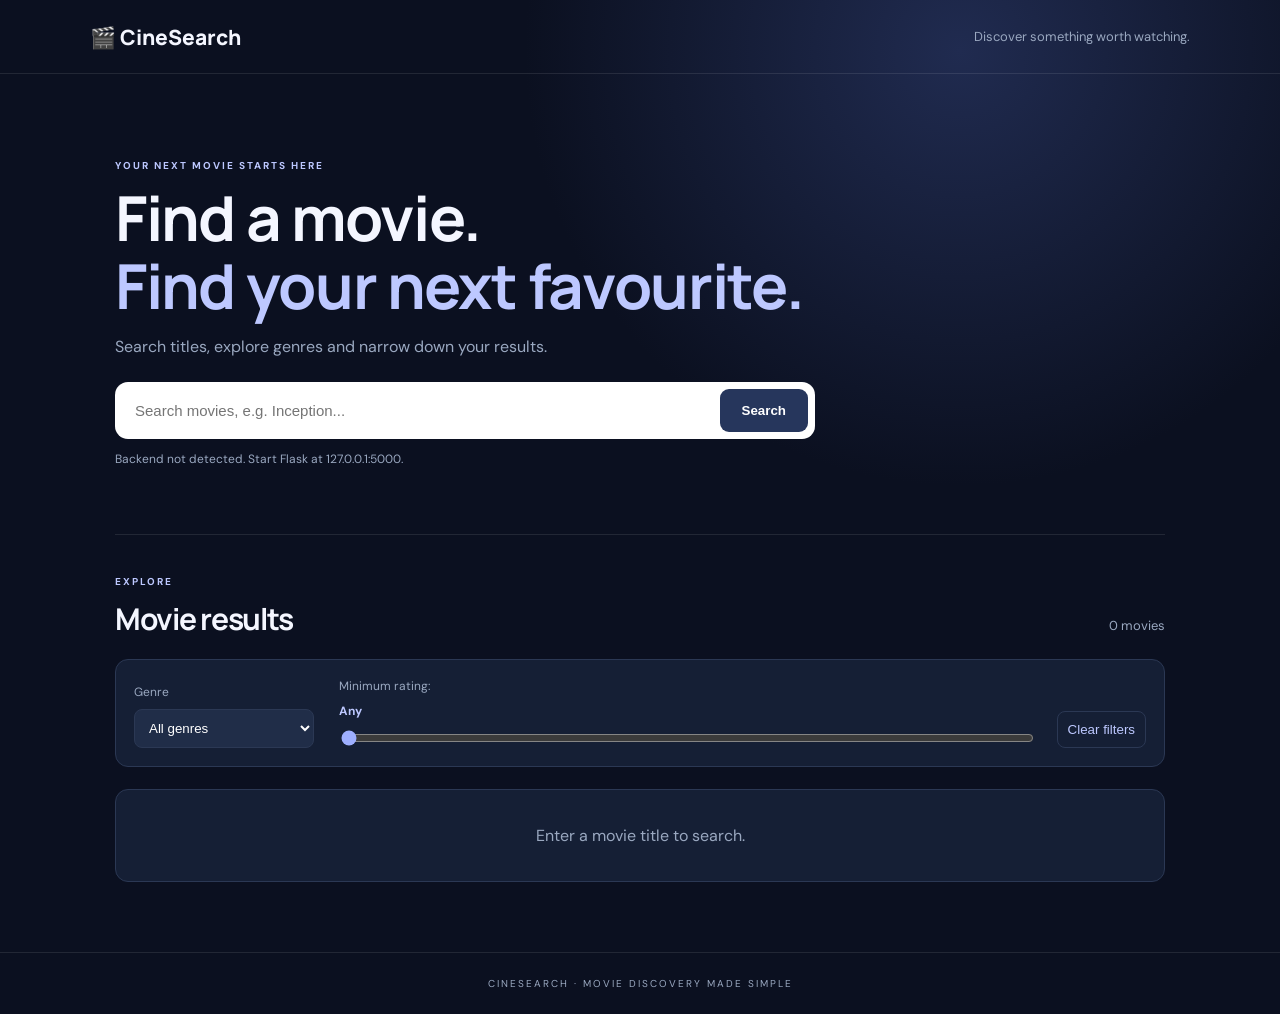
==== frontend/index.html @ de38cddc "Add CineSearch frontend and backend search API" ====
<!doctype html>
<html lang="en"><head><meta charset="utf-8"><meta name="viewport" content="width=device-width,initial-scale=1">
<title>CineSearch</title><link rel="stylesheet" href="style.css"></head>
<body>
<header><a class="brand" href="#">🎬 CineSearch</a><span>Discover something worth watching.</span></header>
<main>
<section class="hero"><p class="eyebrow">YOUR NEXT MOVIE STARTS HERE</p><h1>Find a movie.<br><em>Find your next favourite.</em></h1>
<p>Search titles, explore genres and narrow down your results.</p>
<div class="search"><input id="searchInput" placeholder="Search movies, e.g. Inception..." autocomplete="off"><button id="searchButton">Search</button><ul id="suggestions" hidden></ul></div><p id="apiStatus" class="status">Connecting to backend…</p></section>
<section><div class="heading"><div><p class="eyebrow">EXPLORE</p><h2>Movie results</h2></div><span id="resultCount">0 movies</span></div>
<div class="filters"><label>Genre<select id="genreFilter"><option value="">All genres</option><option>Action</option><option>Adventure</option><option>Animation</option><option>Comedy</option><option>Drama</option><option>Sci-Fi</option></select></label>
<label class="rating">Minimum rating: <b id="ratingValue">Any</b><input id="ratingFilter" type="range" min="0" max="5" step=".5" value="0"></label><button id="clearFilters" class="clear">Clear filters</button></div>
<div id="results" class="grid"><div class="empty">Enter a movie title to search.</div></div></section>
</main><footer>CINESEARCH · MOVIE DISCOVERY MADE SIMPLE</footer><script src="script.js"></script></body></html>
---- frontend/style.css ----
@import url('https://fonts.googleapis.com/css2?family=DM+Sans:wght@400;500;700&family=Manrope:wght@600;700;800&display=swap');
:root{--bg:#0b1020;--panel:#151f35;--text:#f4f6ff;--muted:#9aa8c0;--accent:#bdc8ff;--line:#2b3854}
*{box-sizing:border-box}body{margin:0;background:radial-gradient(circle at 75% 5%,#202b50,transparent 32%),var(--bg);color:var(--text);font-family:'DM Sans',sans-serif}
header{height:74px;padding:0 7%;display:flex;align-items:center;justify-content:space-between;border-bottom:1px solid #ffffff18;color:var(--muted);font-size:13px}
.brand{font:800 21px Manrope,sans-serif;color:var(--text);text-decoration:none}main{width:min(1050px,88%);margin:auto}
.hero{padding:75px 0 55px}.eyebrow{font-size:10px;letter-spacing:2px;color:var(--accent);font-weight:700}
h1,h2{font-family:Manrope,sans-serif;letter-spacing:-1.3px}h1{font-size:clamp(38px,6vw,62px);line-height:1.1;margin:12px 0}h1 em{color:var(--accent);font-style:normal}
.hero>p:not(.eyebrow):not(.status){color:var(--muted);margin-bottom:25px}
.search{position:relative;display:flex;background:white;padding:7px;border-radius:13px;max-width:700px}
.search input{flex:1;min-width:0;border:0;outline:0;padding:13px;color:#172039;font-size:15px}.search button{border:0;border-radius:9px;background:#26365c;color:white;padding:0 22px;font-weight:700;cursor:pointer}
#suggestions{position:absolute;top:100%;left:0;right:0;background:white;color:#172039;list-style:none;padding:6px;margin:8px 0 0;border-radius:10px;z-index:5;box-shadow:0 12px 30px #0006}
#suggestions li{padding:10px;border-radius:7px;cursor:pointer}#suggestions li:hover{background:#edf0ff}.status{font-size:12px;color:var(--muted);min-height:16px}
section+section{border-top:1px solid #ffffff18;padding:30px 0 70px}.heading{display:flex;justify-content:space-between;align-items:end}h2{margin:8px 0 20px;font-size:30px}#resultCount{font-size:13px;color:var(--muted);padding-bottom:25px}
.filters{display:flex;align-items:end;gap:25px;background:var(--panel);padding:18px;border:1px solid var(--line);border-radius:13px;margin-bottom:22px}
.filters label{display:flex;flex-direction:column;gap:9px;color:var(--muted);font-size:12px}.filters select{background:#202d48;color:white;border:1px solid var(--line);border-radius:8px;padding:10px;min-width:180px}
.rating{flex:1}.rating b{color:var(--accent)}input[type=range]{width:100%;accent-color:#9eafff}.clear{background:transparent;color:var(--accent);border:1px solid var(--line);border-radius:8px;padding:10px;cursor:pointer}
.grid{display:grid;grid-template-columns:repeat(3,1fr);gap:15px}.card,.empty{background:var(--panel);border:1px solid var(--line);border-radius:13px;padding:20px}.card h3{font:700 18px Manrope;margin:0 0 8px}.meta{color:var(--muted);font-size:12px}.tags{display:flex;flex-wrap:wrap;gap:6px;margin-top:15px}.tags span{background:#9eafff18;color:var(--accent);border-radius:20px;padding:5px 9px;font-size:10px}.rating-text{margin-top:14px;color:#f4d58a;font-size:13px}.no-rating{color:var(--muted)}.empty{grid-column:1/-1;text-align:center;color:var(--muted);padding:35px}
footer{text-align:center;padding:24px;border-top:1px solid #ffffff18;color:var(--muted);font-size:10px;letter-spacing:2px}
@media(max-width:700px){header span{display:none}.hero{padding:50px 0}.filters{flex-direction:column;align-items:stretch}.filters select{width:100%}.grid{grid-template-columns:1fr}}
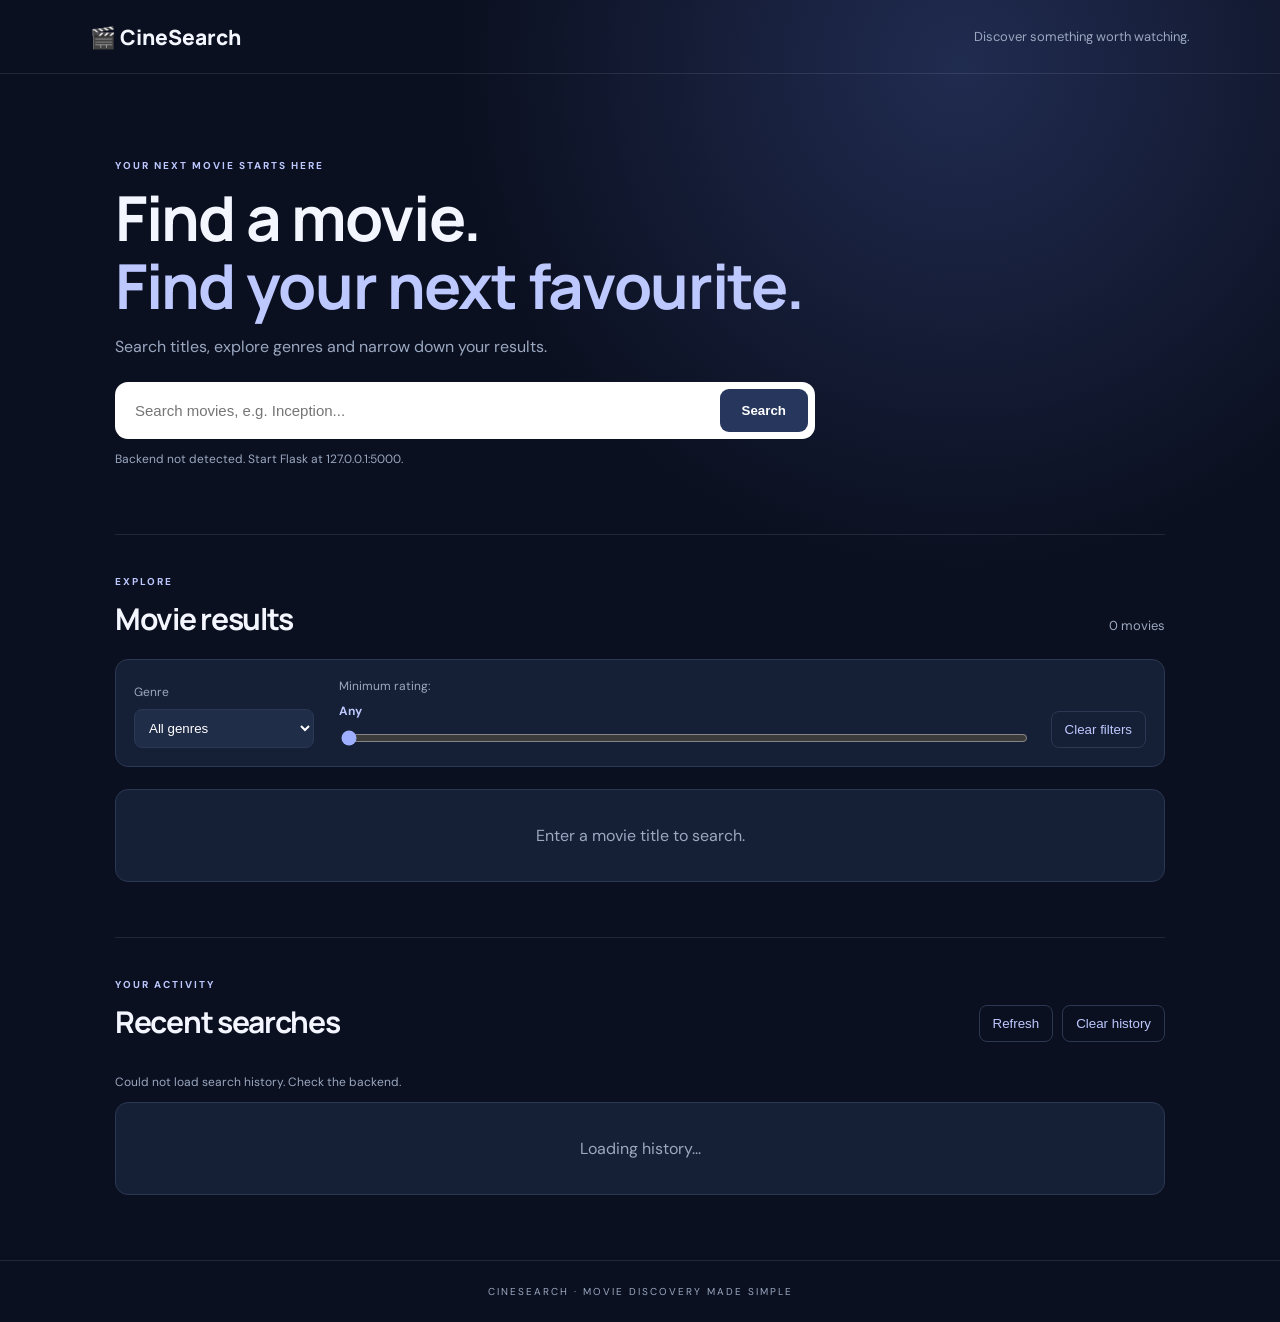
==== commit ce1132cb: "Complete CineSearch frontend and modular backend" ====
--- a/frontend/index.html
+++ b/frontend/index.html
@@ -1,14 +1,100 @@
+
 <!doctype html>
-<html lang="en"><head><meta charset="utf-8"><meta name="viewport" content="width=device-width,initial-scale=1">
-<title>CineSearch</title><link rel="stylesheet" href="style.css"></head>
+<html lang="en">
+<head>
+  <meta charset="utf-8">
+  <meta name="viewport" content="width=device-width, initial-scale=1">
+  <title>CineSearch</title>
+  <link rel="stylesheet" href="style.css">
+</head>
+
 <body>
-<header><a class="brand" href="#">🎬 CineSearch</a><span>Discover something worth watching.</span></header>
-<main>
-<section class="hero"><p class="eyebrow">YOUR NEXT MOVIE STARTS HERE</p><h1>Find a movie.<br><em>Find your next favourite.</em></h1>
-<p>Search titles, explore genres and narrow down your results.</p>
-<div class="search"><input id="searchInput" placeholder="Search movies, e.g. Inception..." autocomplete="off"><button id="searchButton">Search</button><ul id="suggestions" hidden></ul></div><p id="apiStatus" class="status">Connecting to backend…</p></section>
-<section><div class="heading"><div><p class="eyebrow">EXPLORE</p><h2>Movie results</h2></div><span id="resultCount">0 movies</span></div>
-<div class="filters"><label>Genre<select id="genreFilter"><option value="">All genres</option><option>Action</option><option>Adventure</option><option>Animation</option><option>Comedy</option><option>Drama</option><option>Sci-Fi</option></select></label>
-<label class="rating">Minimum rating: <b id="ratingValue">Any</b><input id="ratingFilter" type="range" min="0" max="5" step=".5" value="0"></label><button id="clearFilters" class="clear">Clear filters</button></div>
-<div id="results" class="grid"><div class="empty">Enter a movie title to search.</div></div></section>
-</main><footer>CINESEARCH · MOVIE DISCOVERY MADE SIMPLE</footer><script src="script.js"></script></body></html>+  <header>
+    <a class="brand" href="#">🎬 CineSearch</a>
+    <span>Discover something worth watching.</span>
+  </header>
+
+  <main>
+    <section class="hero">
+      <p class="eyebrow">YOUR NEXT MOVIE STARTS HERE</p>
+      <h1>Find a movie.<br><em>Find your next favourite.</em></h1>
+      <p>Search titles, explore genres and narrow down your results.</p>
+
+      <div class="search">
+        <input id="searchInput" placeholder="Search movies, e.g. Inception..." autocomplete="off">
+        <button id="searchButton">Search</button>
+        <ul id="suggestions" hidden></ul>
+      </div>
+
+      <p id="apiStatus" class="status">Connecting to backend…</p>
+    </section>
+
+    <section>
+      <div class="heading">
+        <div>
+          <p class="eyebrow">EXPLORE</p>
+          <h2>Movie results</h2>
+        </div>
+        <span id="resultCount">0 movies</span>
+      </div>
+
+      <div class="filters">
+        <label>
+          Genre
+          <select id="genreFilter">
+            <option value="">All genres</option>
+            <option>Action</option>
+            <option>Adventure</option>
+            <option>Animation</option>
+            <option>Comedy</option>
+            <option>Drama</option>
+            <option>Sci-Fi</option>
+          </select>
+        </label>
+
+        <label class="rating">
+          Minimum rating: <b id="ratingValue">Any</b>
+          <input id="ratingFilter" type="range" min="0" max="5" step=".5" value="0">
+        </label>
+
+        <button id="clearFilters" class="clear">Clear filters</button>
+      </div>
+
+      <div id="results" class="grid">
+        <div class="empty">Enter a movie title to search.</div>
+      </div>
+    </section>
+
+    <!-- Search History -->
+    <section class="history-section">
+      <div class="heading">
+        <div>
+          <p class="eyebrow">YOUR ACTIVITY</p>
+          <h2>Recent searches</h2>
+        </div>
+        <div class="history-actions">
+          <button id="refreshHistory" class="clear">Refresh</button>
+          <button id="clearHistory" class="clear">Clear history</button>
+        </div>
+      </div>
+
+      <p id="historyStatus" class="status">Loading search history...</p>
+      <div id="historyList" class="history-list">
+        <div class="empty">Loading history...</div>
+      </div>
+    </section>
+  </main>
+
+  <!-- Movie details popup -->
+  <div id="movieModal" class="modal" hidden>
+    <div class="modal-content">
+      <button id="closeModal" class="modal-close" aria-label="Close">&times;</button>
+      <div id="movieDetails"></div>
+    </div>
+  </div>
+
+  <footer>CINESEARCH · MOVIE DISCOVERY MADE SIMPLE</footer>
+
+  <script src="script.js"></script>
+</body>
+</html>
--- a/frontend/style.css
+++ b/frontend/style.css
@@ -1,19 +1,384 @@
+
 @import url('https://fonts.googleapis.com/css2?family=DM+Sans:wght@400;500;700&family=Manrope:wght@600;700;800&display=swap');
-:root{--bg:#0b1020;--panel:#151f35;--text:#f4f6ff;--muted:#9aa8c0;--accent:#bdc8ff;--line:#2b3854}
-*{box-sizing:border-box}body{margin:0;background:radial-gradient(circle at 75% 5%,#202b50,transparent 32%),var(--bg);color:var(--text);font-family:'DM Sans',sans-serif}
-header{height:74px;padding:0 7%;display:flex;align-items:center;justify-content:space-between;border-bottom:1px solid #ffffff18;color:var(--muted);font-size:13px}
-.brand{font:800 21px Manrope,sans-serif;color:var(--text);text-decoration:none}main{width:min(1050px,88%);margin:auto}
-.hero{padding:75px 0 55px}.eyebrow{font-size:10px;letter-spacing:2px;color:var(--accent);font-weight:700}
-h1,h2{font-family:Manrope,sans-serif;letter-spacing:-1.3px}h1{font-size:clamp(38px,6vw,62px);line-height:1.1;margin:12px 0}h1 em{color:var(--accent);font-style:normal}
-.hero>p:not(.eyebrow):not(.status){color:var(--muted);margin-bottom:25px}
-.search{position:relative;display:flex;background:white;padding:7px;border-radius:13px;max-width:700px}
-.search input{flex:1;min-width:0;border:0;outline:0;padding:13px;color:#172039;font-size:15px}.search button{border:0;border-radius:9px;background:#26365c;color:white;padding:0 22px;font-weight:700;cursor:pointer}
-#suggestions{position:absolute;top:100%;left:0;right:0;background:white;color:#172039;list-style:none;padding:6px;margin:8px 0 0;border-radius:10px;z-index:5;box-shadow:0 12px 30px #0006}
-#suggestions li{padding:10px;border-radius:7px;cursor:pointer}#suggestions li:hover{background:#edf0ff}.status{font-size:12px;color:var(--muted);min-height:16px}
-section+section{border-top:1px solid #ffffff18;padding:30px 0 70px}.heading{display:flex;justify-content:space-between;align-items:end}h2{margin:8px 0 20px;font-size:30px}#resultCount{font-size:13px;color:var(--muted);padding-bottom:25px}
-.filters{display:flex;align-items:end;gap:25px;background:var(--panel);padding:18px;border:1px solid var(--line);border-radius:13px;margin-bottom:22px}
-.filters label{display:flex;flex-direction:column;gap:9px;color:var(--muted);font-size:12px}.filters select{background:#202d48;color:white;border:1px solid var(--line);border-radius:8px;padding:10px;min-width:180px}
-.rating{flex:1}.rating b{color:var(--accent)}input[type=range]{width:100%;accent-color:#9eafff}.clear{background:transparent;color:var(--accent);border:1px solid var(--line);border-radius:8px;padding:10px;cursor:pointer}
-.grid{display:grid;grid-template-columns:repeat(3,1fr);gap:15px}.card,.empty{background:var(--panel);border:1px solid var(--line);border-radius:13px;padding:20px}.card h3{font:700 18px Manrope;margin:0 0 8px}.meta{color:var(--muted);font-size:12px}.tags{display:flex;flex-wrap:wrap;gap:6px;margin-top:15px}.tags span{background:#9eafff18;color:var(--accent);border-radius:20px;padding:5px 9px;font-size:10px}.rating-text{margin-top:14px;color:#f4d58a;font-size:13px}.no-rating{color:var(--muted)}.empty{grid-column:1/-1;text-align:center;color:var(--muted);padding:35px}
-footer{text-align:center;padding:24px;border-top:1px solid #ffffff18;color:var(--muted);font-size:10px;letter-spacing:2px}
-@media(max-width:700px){header span{display:none}.hero{padding:50px 0}.filters{flex-direction:column;align-items:stretch}.filters select{width:100%}.grid{grid-template-columns:1fr}}
+
+:root {
+  --bg: #0b1020;
+  --panel: #151f35;
+  --text: #f4f6ff;
+  --muted: #9aa8c0;
+  --accent: #bdc8ff;
+  --line: #2b3854;
+}
+
+* { box-sizing: border-box; }
+
+body {
+  margin: 0;
+  background: radial-gradient(circle at 75% 5%, #202b50, transparent 32%), var(--bg);
+  color: var(--text);
+  font-family: 'DM Sans', sans-serif;
+}
+
+header {
+  height: 74px;
+  padding: 0 7%;
+  display: flex;
+  align-items: center;
+  justify-content: space-between;
+  border-bottom: 1px solid #ffffff18;
+  color: var(--muted);
+  font-size: 13px;
+}
+
+.brand {
+  font: 800 21px Manrope, sans-serif;
+  color: var(--text);
+  text-decoration: none;
+}
+
+main {
+  width: min(1050px, 88%);
+  margin: auto;
+}
+
+.hero { padding: 75px 0 55px; }
+
+.eyebrow {
+  font-size: 10px;
+  letter-spacing: 2px;
+  color: var(--accent);
+  font-weight: 700;
+}
+
+h1, h2 {
+  font-family: Manrope, sans-serif;
+  letter-spacing: -1.3px;
+}
+
+h1 {
+  font-size: clamp(38px, 6vw, 62px);
+  line-height: 1.1;
+  margin: 12px 0;
+}
+
+h1 em {
+  color: var(--accent);
+  font-style: normal;
+}
+
+.hero > p:not(.eyebrow):not(.status) {
+  color: var(--muted);
+  margin-bottom: 25px;
+}
+
+.search {
+  position: relative;
+  display: flex;
+  background: white;
+  padding: 7px;
+  border-radius: 13px;
+  max-width: 700px;
+}
+
+.search input {
+  flex: 1;
+  min-width: 0;
+  border: 0;
+  outline: 0;
+  padding: 13px;
+  color: #172039;
+  font-size: 15px;
+}
+
+.search button {
+  border: 0;
+  border-radius: 9px;
+  background: #26365c;
+  color: white;
+  padding: 0 22px;
+  font-weight: 700;
+  cursor: pointer;
+}
+
+#suggestions {
+  position: absolute;
+  top: 100%;
+  left: 0;
+  right: 0;
+  background: white;
+  color: #172039;
+  list-style: none;
+  padding: 6px;
+  margin: 8px 0 0;
+  border-radius: 10px;
+  z-index: 5;
+  box-shadow: 0 12px 30px #0006;
+}
+
+#suggestions li {
+  padding: 10px;
+  border-radius: 7px;
+  cursor: pointer;
+}
+
+#suggestions li:hover { background: #edf0ff; }
+
+.status {
+  font-size: 12px;
+  color: var(--muted);
+  min-height: 16px;
+}
+
+section + section {
+  border-top: 1px solid #ffffff18;
+  padding: 30px 0 55px;
+}
+
+.heading {
+  display: flex;
+  justify-content: space-between;
+  align-items: end;
+}
+
+h2 {
+  margin: 8px 0 20px;
+  font-size: 30px;
+}
+
+#resultCount {
+  font-size: 13px;
+  color: var(--muted);
+  padding-bottom: 25px;
+}
+
+.filters {
+  display: flex;
+  align-items: end;
+  gap: 25px;
+  background: var(--panel);
+  padding: 18px;
+  border: 1px solid var(--line);
+  border-radius: 13px;
+  margin-bottom: 22px;
+}
+
+.filters label {
+  display: flex;
+  flex-direction: column;
+  gap: 9px;
+  color: var(--muted);
+  font-size: 12px;
+}
+
+.filters select {
+  background: #202d48;
+  color: white;
+  border: 1px solid var(--line);
+  border-radius: 8px;
+  padding: 10px;
+  min-width: 180px;
+}
+
+.rating { flex: 1; }
+.rating b { color: var(--accent); }
+
+input[type=range] {
+  width: 100%;
+  accent-color: #9eafff;
+}
+
+.clear {
+  background: transparent;
+  color: var(--accent);
+  border: 1px solid var(--line);
+  border-radius: 8px;
+  padding: 10px 13px;
+  cursor: pointer;
+}
+
+.clear:hover { background: #9eafff18; }
+
+.grid {
+  display: grid;
+  grid-template-columns: repeat(3, 1fr);
+  gap: 15px;
+}
+
+.card, .empty {
+  background: var(--panel);
+  border: 1px solid var(--line);
+  border-radius: 13px;
+  padding: 20px;
+}
+
+.card {
+  cursor: pointer;
+  transition: transform .2s, border-color .2s;
+}
+
+.card:hover {
+  transform: translateY(-4px);
+  border-color: var(--accent);
+}
+
+.card h3 {
+  font: 700 18px Manrope;
+  margin: 0 0 8px;
+}
+
+.meta {
+  color: var(--muted);
+  font-size: 12px;
+}
+
+.tags {
+  display: flex;
+  flex-wrap: wrap;
+  gap: 6px;
+  margin-top: 15px;
+}
+
+.tags span {
+  background: #9eafff18;
+  color: var(--accent);
+  border-radius: 20px;
+  padding: 5px 9px;
+  font-size: 10px;
+}
+
+.rating-text {
+  margin-top: 14px;
+  color: #f4d58a;
+  font-size: 13px;
+}
+
+.no-rating { color: var(--muted); }
+
+.empty {
+  grid-column: 1 / -1;
+  text-align: center;
+  color: var(--muted);
+  padding: 35px;
+}
+
+/* Search history */
+.history-section { padding-bottom: 65px; }
+
+.history-actions {
+  display: flex;
+  gap: 9px;
+  padding-bottom: 20px;
+}
+
+.history-list {
+  display: flex;
+  flex-direction: column;
+  gap: 10px;
+}
+
+.history-item {
+  display: flex;
+  align-items: center;
+  justify-content: space-between;
+  gap: 15px;
+  padding: 15px 18px;
+  background: var(--panel);
+  border: 1px solid var(--line);
+  border-radius: 11px;
+}
+
+.history-query {
+  color: var(--text);
+  font-weight: 700;
+  cursor: pointer;
+}
+
+.history-query:hover { color: var(--accent); }
+
+.history-time {
+  color: var(--muted);
+  font-size: 11px;
+  margin-top: 5px;
+}
+
+.history-open {
+  color: var(--accent);
+  font-size: 12px;
+  white-space: nowrap;
+}
+
+.history-empty {
+  background: var(--panel);
+  border: 1px solid var(--line);
+  border-radius: 12px;
+  padding: 25px;
+  text-align: center;
+  color: var(--muted);
+}
+
+/* Movie details popup */
+.modal[hidden] { display: none; }
+
+.modal {
+  position: fixed;
+  inset: 0;
+  z-index: 20;
+  background: #000b;
+  display: flex;
+  justify-content: center;
+  align-items: center;
+  padding: 20px;
+}
+
+.modal-content {
+  position: relative;
+  width: min(500px, 100%);
+  background: var(--panel);
+  border: 1px solid var(--line);
+  border-radius: 18px;
+  padding: 35px;
+  box-shadow: 0 20px 70px #0009;
+}
+
+.modal-close {
+  position: absolute;
+  top: 12px;
+  right: 16px;
+  border: none;
+  background: transparent;
+  color: white;
+  font-size: 30px;
+  cursor: pointer;
+}
+
+.modal-content h2 { margin-top: 5px; }
+
+.modal-content p {
+  color: var(--muted);
+  line-height: 1.7;
+}
+
+.modal-rating {
+  color: #f4d58a !important;
+  font-size: 18px;
+  font-weight: 700;
+}
+
+footer {
+  text-align: center;
+  padding: 24px;
+  border-top: 1px solid #ffffff18;
+  color: var(--muted);
+  font-size: 10px;
+  letter-spacing: 2px;
+}
+
+@media(max-width: 700px) {
+  header span { display: none; }
+  .hero { padding: 50px 0; }
+  .filters { flex-direction: column; align-items: stretch; }
+  .filters select { width: 100%; }
+  .grid { grid-template-columns: 1fr; }
+  .history-item { align-items: flex-start; }
+  .history-actions { flex-wrap: wrap; }
+}
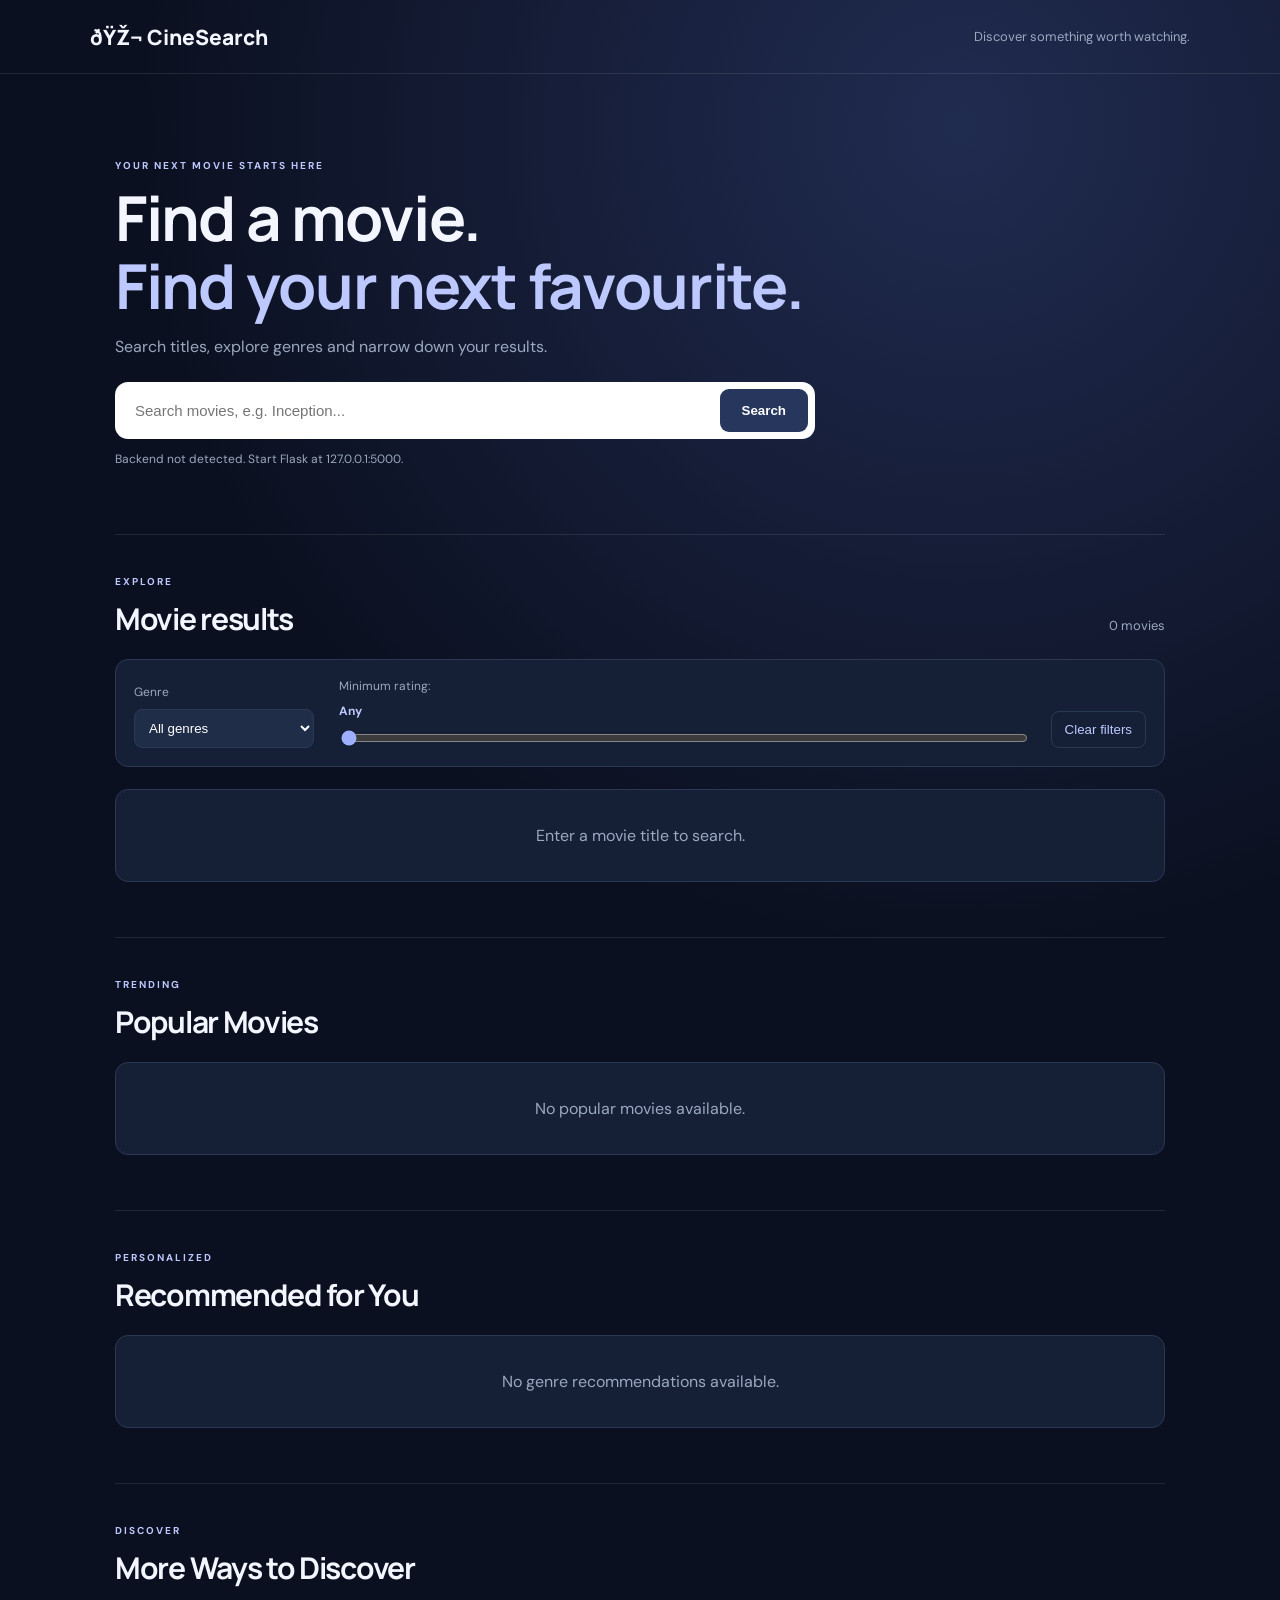
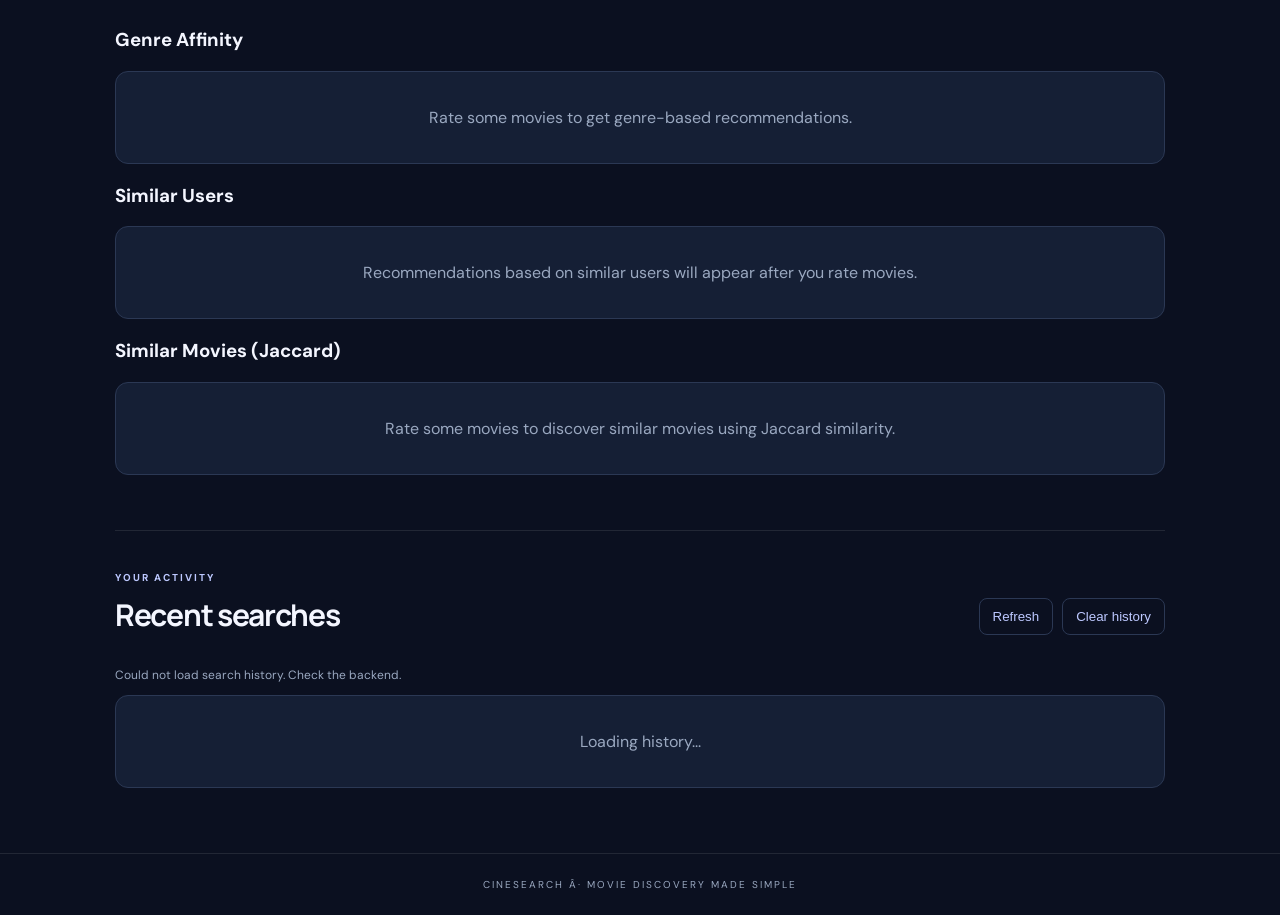
==== commit d6853c99: "Integrate search, database, ranking and recommendation modules" ====
--- a/frontend/index.html
+++ b/frontend/index.html
@@ -1,4 +1,4 @@
-
+﻿
 <!doctype html>
 <html lang="en">
 <head>
@@ -10,7 +10,7 @@
 
 <body>
   <header>
-    <a class="brand" href="#">🎬 CineSearch</a>
+    <a class="brand" href="#">ðŸŽ¬ CineSearch</a>
     <span>Discover something worth watching.</span>
   </header>
 
@@ -26,7 +26,7 @@
         <ul id="suggestions" hidden></ul>
       </div>
 
-      <p id="apiStatus" class="status">Connecting to backend…</p>
+      <p id="apiStatus" class="status">Connecting to backendâ€¦</p>
     </section>
 
     <section>
@@ -65,6 +65,55 @@
       </div>
     </section>
 
+        <!-- Movie Recommendations -->
+    <section class="recommendations-section">
+      <div class="heading">
+        <div>
+          <p class="eyebrow">TRENDING</p>
+          <h2>Popular Movies</h2>
+        </div>
+      </div>
+      <div id="popularRecommendations" class="grid">
+        <div class="empty">Loading popular movies...</div>
+      </div>
+    </section>
+
+    <section class="recommendations-section">
+      <div class="heading">
+        <div>
+          <p class="eyebrow">PERSONALIZED</p>
+          <h2>Recommended for You</h2>
+        </div>
+      </div>
+      <div id="genreRecommendations" class="grid">
+        <div class="empty">Recommendations will appear here.</div>
+      </div>
+    </section>
+
+    <section class="recommendations-section">
+      <div class="heading">
+        <div>
+          <p class="eyebrow">DISCOVER</p>
+          <h2>More Ways to Discover</h2>
+        </div>
+      </div>
+
+      <h3>Genre Affinity</h3>
+      <div id="genreAffinityRecommendations" class="grid">
+        <div class="empty">Loading recommendations...</div>
+      </div>
+
+      <h3>Similar Users</h3>
+      <div id="cooccurrenceRecommendations" class="grid">
+        <div class="empty">Loading recommendations...</div>
+      </div>
+
+      <h3>Similar Movies (Jaccard)</h3>
+      <div id="jaccardRecommendations" class="grid">
+        <div class="empty">Loading recommendations...</div>
+      </div>
+    </section>
+
     <!-- Search History -->
     <section class="history-section">
       <div class="heading">
@@ -93,7 +142,7 @@
     </div>
   </div>
 
-  <footer>CINESEARCH · MOVIE DISCOVERY MADE SIMPLE</footer>
+  <footer>CINESEARCH Â· MOVIE DISCOVERY MADE SIMPLE</footer>
 
   <script src="script.js"></script>
 </body>
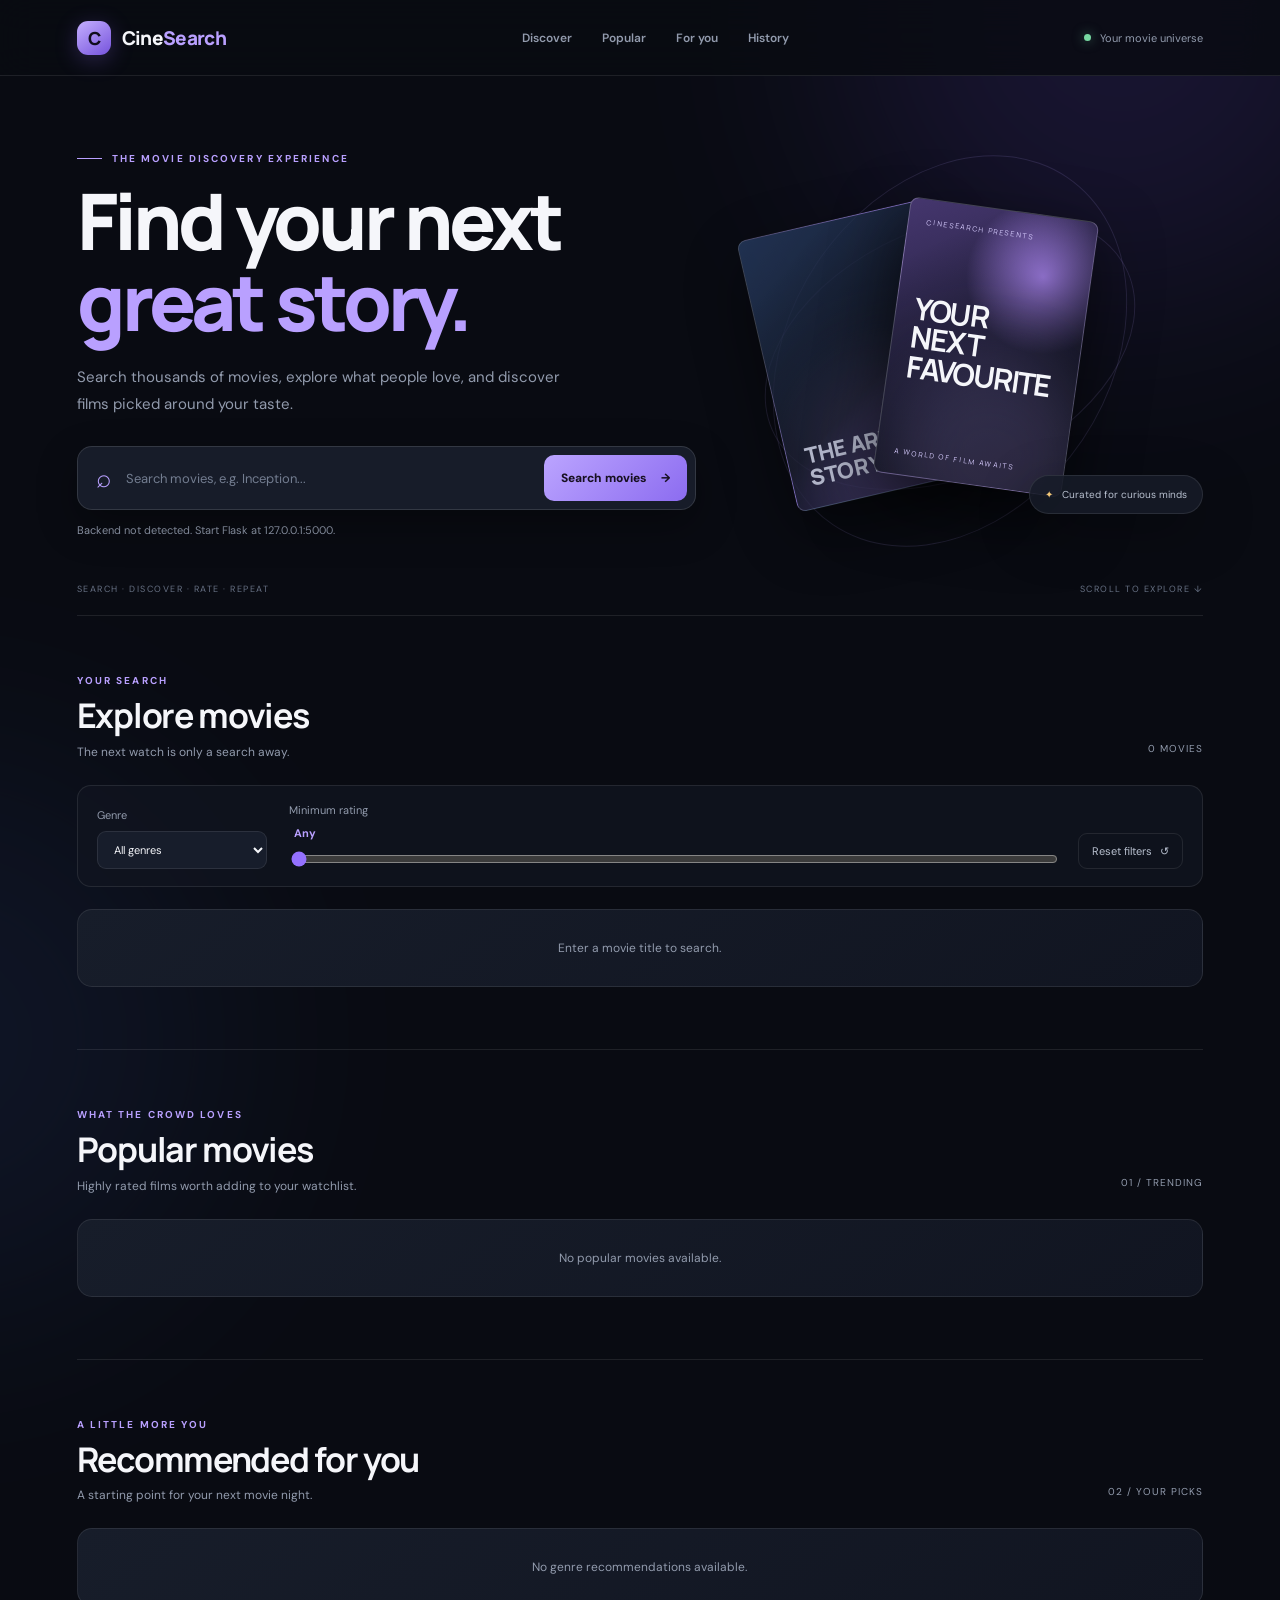
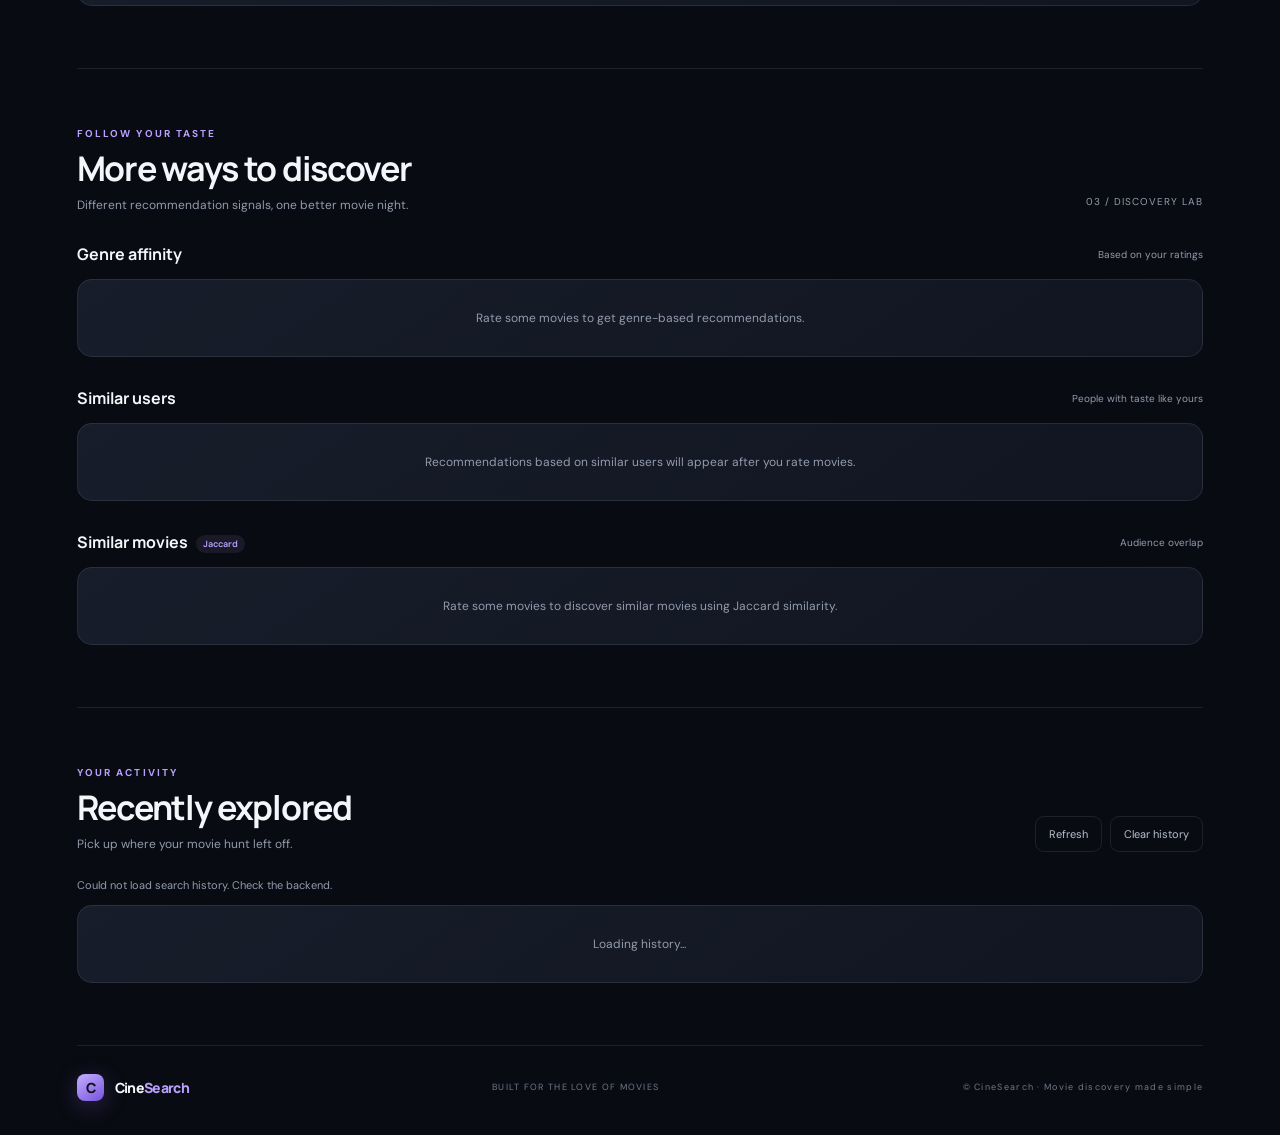
==== commit b67c2eae: "Complete CineSearch backend, database and frontend updates" ====
--- a/frontend/index.html
+++ b/frontend/index.html
@@ -1,46 +1,70 @@
-﻿
-<!doctype html>
+﻿<!doctype html>
 <html lang="en">
 <head>
   <meta charset="utf-8">
   <meta name="viewport" content="width=device-width, initial-scale=1">
-  <title>CineSearch</title>
+  <meta name="theme-color" content="#090b12">
+  <title>CineSearch — Discover your next favourite</title>
+  <link rel="preconnect" href="https://fonts.googleapis.com">
+  <link rel="preconnect" href="https://fonts.gstatic.com" crossorigin>
+  <link href="https://fonts.googleapis.com/css2?family=DM+Sans:wght@400;500;600;700&family=Manrope:wght@500;600;700;800&display=swap" rel="stylesheet">
   <link rel="stylesheet" href="style.css">
 </head>
+<body>
+  <div class="ambient ambient-one"></div>
+  <div class="ambient ambient-two"></div>
 
-<body>
-  <header>
-    <a class="brand" href="#">ðŸŽ¬ CineSearch</a>
-    <span>Discover something worth watching.</span>
+  <header class="topbar">
+    <a class="brand" href="#" aria-label="CineSearch home">
+      <span class="brand-mark">C</span>
+      <span>Cine<span>Search</span></span>
+    </a>
+    <nav class="topnav" aria-label="Main navigation">
+      <a href="#discover">Discover</a>
+      <a href="#popular">Popular</a>
+      <a href="#personalized">For you</a>
+      <a href="#history">History</a>
+    </nav>
+    <span class="topbar-note"><span class="live-dot"></span> Your movie universe</span>
   </header>
 
   <main>
-    <section class="hero">
-      <p class="eyebrow">YOUR NEXT MOVIE STARTS HERE</p>
-      <h1>Find a movie.<br><em>Find your next favourite.</em></h1>
-      <p>Search titles, explore genres and narrow down your results.</p>
+    <section class="hero" id="discover">
+      <div class="hero-copy">
+        <p class="eyebrow"><span class="eyebrow-line"></span> THE MOVIE DISCOVERY EXPERIENCE</p>
+        <h1>Find your next<br><em>great story.</em></h1>
+        <p class="hero-description">Search thousands of movies, explore what people love, and discover films picked around your taste.</p>
 
-      <div class="search">
-        <input id="searchInput" placeholder="Search movies, e.g. Inception..." autocomplete="off">
-        <button id="searchButton">Search</button>
-        <ul id="suggestions" hidden></ul>
+        <div class="search">
+          <span class="search-icon" aria-hidden="true">⌕</span>
+          <input id="searchInput" placeholder="Search movies, e.g. Inception..." autocomplete="off" aria-label="Search movies">
+          <button id="searchButton"><span>Search movies</span><span aria-hidden="true">→</span></button>
+          <ul id="suggestions" hidden></ul>
+        </div>
+        <p id="apiStatus" class="status"><span class="status-dot"></span> Connecting to CineSearch backend…</p>
       </div>
-
-      <p id="apiStatus" class="status">Connecting to backendâ€¦</p>
+      <div class="hero-art" aria-hidden="true">
+        <div class="hero-orbit orbit-one"></div>
+        <div class="hero-orbit orbit-two"></div>
+        <div class="hero-poster poster-back"><span>THE ART OF<br>STORYTELLING</span></div>
+        <div class="hero-poster poster-front"><span class="poster-kicker">CINESEARCH PRESENTS</span><strong>YOUR<br>NEXT<br>FAVOURITE</strong><span class="poster-bottom">A WORLD OF FILM AWAITS</span></div>
+        <div class="hero-floating-tag"><span>✦</span> Curated for curious minds</div>
+      </div>
+      <div class="hero-bottomline"><span>SEARCH · DISCOVER · RATE · REPEAT</span><span>SCROLL TO EXPLORE ↓</span></div>
     </section>
 
-    <section>
-      <div class="heading">
+    <section class="content-section search-section">
+      <div class="section-heading">
         <div>
-          <p class="eyebrow">EXPLORE</p>
-          <h2>Movie results</h2>
+          <p class="eyebrow">YOUR SEARCH</p>
+          <h2>Explore movies</h2>
+          <p class="section-subtitle">The next watch is only a search away.</p>
         </div>
-        <span id="resultCount">0 movies</span>
+        <span id="resultCount" class="result-count">0 movies</span>
       </div>
 
       <div class="filters">
-        <label>
-          Genre
+        <label>Genre
           <select id="genreFilter">
             <option value="">All genres</option>
             <option>Action</option>
@@ -51,13 +75,10 @@
             <option>Sci-Fi</option>
           </select>
         </label>
-
-        <label class="rating">
-          Minimum rating: <b id="ratingValue">Any</b>
+        <label class="rating">Minimum rating <b id="ratingValue">Any</b>
           <input id="ratingFilter" type="range" min="0" max="5" step=".5" value="0">
         </label>
-
-        <button id="clearFilters" class="clear">Clear filters</button>
+        <button id="clearFilters" class="clear">Reset filters <span>↺</span></button>
       </div>
 
       <div id="results" class="grid">
@@ -65,68 +86,78 @@
       </div>
     </section>
 
-        <!-- Movie Recommendations -->
-    <section class="recommendations-section">
-      <div class="heading">
+    <section class="content-section recommendations-section" id="popular">
+      <div class="section-heading">
         <div>
-          <p class="eyebrow">TRENDING</p>
-          <h2>Popular Movies</h2>
+          <p class="eyebrow">WHAT THE CROWD LOVES</p>
+          <h2>Popular movies</h2>
+          <p class="section-subtitle">Highly rated films worth adding to your watchlist.</p>
         </div>
+        <span class="section-index">01 / TRENDING</span>
       </div>
       <div id="popularRecommendations" class="grid">
         <div class="empty">Loading popular movies...</div>
       </div>
     </section>
 
-    <section class="recommendations-section">
-      <div class="heading">
+    <section class="content-section recommendations-section" id="personalized">
+      <div class="section-heading">
         <div>
-          <p class="eyebrow">PERSONALIZED</p>
-          <h2>Recommended for You</h2>
+          <p class="eyebrow">A LITTLE MORE YOU</p>
+          <h2>Recommended for you</h2>
+          <p class="section-subtitle">A starting point for your next movie night.</p>
         </div>
+        <span class="section-index">02 / YOUR PICKS</span>
       </div>
       <div id="genreRecommendations" class="grid">
         <div class="empty">Recommendations will appear here.</div>
       </div>
     </section>
 
-    <section class="recommendations-section">
-      <div class="heading">
+    <section class="content-section recommendations-section discovery-section">
+      <div class="section-heading">
         <div>
-          <p class="eyebrow">DISCOVER</p>
-          <h2>More Ways to Discover</h2>
+          <p class="eyebrow">FOLLOW YOUR TASTE</p>
+          <h2>More ways to discover</h2>
+          <p class="section-subtitle">Different recommendation signals, one better movie night.</p>
+        </div>
+        <span class="section-index">03 / DISCOVERY LAB</span>
+      </div>
+
+      <div class="recommendation-group">
+        <div class="subheading"><h3>Genre affinity</h3><span>Based on your ratings</span></div>
+        <div id="genreAffinityRecommendations" class="grid">
+          <div class="empty">Loading recommendations...</div>
         </div>
       </div>
 
-      <h3>Genre Affinity</h3>
-      <div id="genreAffinityRecommendations" class="grid">
-        <div class="empty">Loading recommendations...</div>
+      <div class="recommendation-group">
+        <div class="subheading"><h3>Similar users</h3><span>People with taste like yours</span></div>
+        <div id="cooccurrenceRecommendations" class="grid">
+          <div class="empty">Loading recommendations...</div>
+        </div>
       </div>
 
-      <h3>Similar Users</h3>
-      <div id="cooccurrenceRecommendations" class="grid">
-        <div class="empty">Loading recommendations...</div>
-      </div>
-
-      <h3>Similar Movies (Jaccard)</h3>
-      <div id="jaccardRecommendations" class="grid">
-        <div class="empty">Loading recommendations...</div>
+      <div class="recommendation-group">
+        <div class="subheading"><h3>Similar movies <span class="algorithm-tag">Jaccard</span></h3><span>Audience overlap</span></div>
+        <div id="jaccardRecommendations" class="grid">
+          <div class="empty">Loading recommendations...</div>
+        </div>
       </div>
     </section>
 
-    <!-- Search History -->
-    <section class="history-section">
-      <div class="heading">
+    <section class="content-section history-section" id="history">
+      <div class="section-heading">
         <div>
           <p class="eyebrow">YOUR ACTIVITY</p>
-          <h2>Recent searches</h2>
+          <h2>Recently explored</h2>
+          <p class="section-subtitle">Pick up where your movie hunt left off.</p>
         </div>
         <div class="history-actions">
           <button id="refreshHistory" class="clear">Refresh</button>
           <button id="clearHistory" class="clear">Clear history</button>
         </div>
       </div>
-
       <p id="historyStatus" class="status">Loading search history...</p>
       <div id="historyList" class="history-list">
         <div class="empty">Loading history...</div>
@@ -134,7 +165,6 @@
     </section>
   </main>
 
-  <!-- Movie details popup -->
   <div id="movieModal" class="modal" hidden>
     <div class="modal-content">
       <button id="closeModal" class="modal-close" aria-label="Close">&times;</button>
@@ -142,8 +172,11 @@
     </div>
   </div>
 
-  <footer>CINESEARCH Â· MOVIE DISCOVERY MADE SIMPLE</footer>
-
+  <footer>
+    <a class="brand footer-brand" href="#"><span class="brand-mark">C</span><span>Cine<span>Search</span></span></a>
+    <p>BUILT FOR THE LOVE OF MOVIES</p>
+    <span>© CineSearch · Movie discovery made simple</span>
+  </footer>
   <script src="script.js"></script>
 </body>
 </html>
--- a/frontend/style.css
+++ b/frontend/style.css
@@ -1,384 +1,502 @@
-
-@import url('https://fonts.googleapis.com/css2?family=DM+Sans:wght@400;500;700&family=Manrope:wght@600;700;800&display=swap');
+@import url('https://fonts.googleapis.com/css2?family=DM+Sans:wght@400;500;600;700&family=Manrope:wght@500;600;700;800&display=swap');
 
 :root {
-  --bg: #0b1020;
-  --panel: #151f35;
-  --text: #f4f6ff;
-  --muted: #9aa8c0;
-  --accent: #bdc8ff;
-  --line: #2b3854;
+  color-scheme: dark;
+  --bg: #090b12;
+  --surface: #111521;
+  --surface-raised: #171d2b;
+  --surface-soft: #1c2332;
+  --text: #f5f6fa;
+  --muted: #929bad;
+  --muted-strong: #b8c0cf;
+  --accent: #b9a0ff;
+  --accent-strong: #9471ff;
+  --line: rgba(255,255,255,.09);
+  --gold: #f5c978;
+  --radius: 18px;
+  --shadow: 0 18px 55px rgba(0,0,0,.28);
 }
 
 * { box-sizing: border-box; }
-
+html { scroll-behavior: smooth; scroll-padding-top: 90px; }
 body {
+  position: relative;
+  isolation: isolate;
   margin: 0;
-  background: radial-gradient(circle at 75% 5%, #202b50, transparent 32%), var(--bg);
+  min-height: 100vh;
+  overflow-x: hidden;
+  background: var(--bg);
   color: var(--text);
   font-family: 'DM Sans', sans-serif;
 }
-
-header {
-  height: 74px;
-  padding: 0 7%;
+button, input, select { font: inherit; }
+button, a, select { -webkit-tap-highlight-color: transparent; }
+a { color: inherit; }
+.ambient {
+  position: absolute;
+  z-index: -1;
+  width: 560px;
+  height: 560px;
+  border-radius: 50%;
+  filter: blur(120px);
+  opacity: .13;
+  pointer-events: none;
+}
+.ambient-one { top: -260px; right: -120px; background: #8056ff; }
+.ambient-two { top: 760px; left: -340px; background: #3756a5; }
+
+.topbar {
+  position: sticky;
+  top: 0;
+  z-index: 15;
+  height: 76px;
+  padding: 0 max(6%, calc((100% - 1240px)/2));
   display: flex;
   align-items: center;
   justify-content: space-between;
-  border-bottom: 1px solid #ffffff18;
-  color: var(--muted);
-  font-size: 13px;
-}
-
+  gap: 28px;
+  border-bottom: 1px solid var(--line);
+  background: rgba(9,11,18,.82);
+  backdrop-filter: blur(18px);
+}
 .brand {
-  font: 800 21px Manrope, sans-serif;
+  display: inline-flex;
+  align-items: center;
+  gap: 11px;
   color: var(--text);
   text-decoration: none;
-}
-
-main {
-  width: min(1050px, 88%);
-  margin: auto;
-}
-
-.hero { padding: 75px 0 55px; }
-
+  font: 800 19px Manrope, sans-serif;
+  letter-spacing: -.7px;
+  white-space: nowrap;
+}
+.brand > span:last-child > span { color: var(--accent); }
+.brand-mark {
+  display: grid;
+  width: 34px;
+  height: 34px;
+  place-items: center;
+  border-radius: 11px;
+  background: linear-gradient(145deg, #c4afff, #7653dc);
+  color: #100d1c;
+  font: 800 18px Manrope, sans-serif;
+  box-shadow: 0 5px 22px #9471ff40;
+}
+.topnav { display: flex; align-items: center; gap: 30px; }
+.topnav a {
+  color: var(--muted);
+  text-decoration: none;
+  font-size: 12px;
+  font-weight: 600;
+  transition: color .2s;
+}
+.topnav a:hover { color: var(--text); }
+.topbar-note { display: flex; align-items: center; gap: 9px; color: var(--muted); font-size: 11px; }
+.live-dot, .status-dot { width: 7px; height: 7px; display: inline-block; border-radius: 50%; background: #78d8a2; box-shadow: 0 0 12px #78d8a288; }
+
+main { width: min(1240px, 88%); margin: 0 auto; }
+.hero {
+  position: relative;
+  min-height: 540px;
+  display: grid;
+  grid-template-columns: 1.1fr .9fr;
+  align-items: center;
+  padding: 75px 0 65px;
+  border-bottom: 1px solid var(--line);
+}
+.hero-copy { position: relative; z-index: 2; max-width: 680px; }
 .eyebrow {
+  display: flex;
+  align-items: center;
+  gap: 10px;
+  margin: 0 0 15px;
+  color: var(--accent);
   font-size: 10px;
-  letter-spacing: 2px;
-  color: var(--accent);
   font-weight: 700;
-}
-
-h1, h2 {
-  font-family: Manrope, sans-serif;
-  letter-spacing: -1.3px;
-}
-
+  letter-spacing: 2.1px;
+  text-transform: uppercase;
+}
+.eyebrow-line { width: 25px; height: 1px; background: var(--accent); }
+h1, h2, h3 { font-family: Manrope, sans-serif; }
 h1 {
-  font-size: clamp(38px, 6vw, 62px);
-  line-height: 1.1;
-  margin: 12px 0;
-}
-
-h1 em {
-  color: var(--accent);
-  font-style: normal;
-}
-
-.hero > p:not(.eyebrow):not(.status) {
-  color: var(--muted);
-  margin-bottom: 25px;
-}
-
+  margin: 0;
+  font-size: clamp(48px, 6.2vw, 78px);
+  line-height: 1.04;
+  letter-spacing: -4px;
+  font-weight: 800;
+}
+h1 em { color: var(--accent); font-style: normal; }
+.hero-description { max-width: 490px; margin: 22px 0 28px; color: var(--muted); font-size: 15px; line-height: 1.8; }
 .search {
   position: relative;
   display: flex;
-  background: white;
-  padding: 7px;
-  border-radius: 13px;
-  max-width: 700px;
-}
-
+  align-items: center;
+  max-width: 620px;
+  min-height: 64px;
+  padding: 7px 8px 7px 18px;
+  border: 1px solid rgba(255,255,255,.12);
+  border-radius: 15px;
+  background: #171c29;
+  box-shadow: 0 15px 40px #0005;
+}
+.search:focus-within { border-color: #b9a0ff88; box-shadow: 0 0 0 4px #b9a0ff12, 0 15px 40px #0005; }
+.search-icon { margin-right: 12px; color: var(--accent); font-size: 26px; line-height: 1; }
 .search input {
   flex: 1;
   min-width: 0;
   border: 0;
   outline: 0;
-  padding: 13px;
-  color: #172039;
-  font-size: 15px;
-}
-
+  background: transparent;
+  color: var(--text);
+  font-size: 13px;
+}
+.search input::placeholder { color: #737d90; }
 .search button {
+  display: flex;
+  align-items: center;
+  gap: 15px;
+  min-height: 46px;
+  padding: 0 17px;
   border: 0;
-  border-radius: 9px;
-  background: #26365c;
-  color: white;
-  padding: 0 22px;
-  font-weight: 700;
+  border-radius: 10px;
+  background: linear-gradient(135deg, #bba4ff, #8c6cf0);
+  color: #171021;
+  font-size: 12px;
+  font-weight: 800;
   cursor: pointer;
-}
-
+  transition: transform .2s, filter .2s;
+}
+.search button:hover { transform: translateY(-1px); filter: brightness(1.08); }
+.status { display: flex; align-items: center; gap: 9px; min-height: 17px; color: var(--muted); font-size: 11px; }
+.status-dot { width: 6px; height: 6px; }
 #suggestions {
   position: absolute;
-  top: 100%;
+  top: calc(100% + 9px);
   left: 0;
   right: 0;
-  background: white;
-  color: #172039;
+  z-index: 30;
+  margin: 0;
+  padding: 7px;
   list-style: none;
-  padding: 6px;
-  margin: 8px 0 0;
-  border-radius: 10px;
-  z-index: 5;
-  box-shadow: 0 12px 30px #0006;
-}
-
-#suggestions li {
-  padding: 10px;
-  border-radius: 7px;
+  border: 1px solid var(--line);
+  border-radius: 13px;
+  background: #171c29;
+  color: var(--text);
+  box-shadow: var(--shadow);
+}
+#suggestions li { padding: 12px 13px; border-radius: 8px; color: var(--muted-strong); font-size: 13px; cursor: pointer; }
+#suggestions li:hover, #suggestions li:focus { outline: none; background: #ffffff0c; color: var(--text); }
+
+.hero-art { position: relative; height: 390px; display: grid; place-items: center; }
+.hero-orbit { position: absolute; border: 1px solid #b9a0ff24; border-radius: 50%; transform: rotate(-24deg); }
+.orbit-one { width: 390px; height: 250px; }
+.orbit-two { width: 320px; height: 420px; transform: rotate(34deg); }
+.hero-poster {
+  position: absolute;
+  display: flex;
+  flex-direction: column;
+  justify-content: space-between;
+  width: 190px;
+  height: 278px;
+  padding: 18px;
+  overflow: hidden;
+  border: 1px solid #ffffff32;
+  border-radius: 9px;
+  box-shadow: 0 25px 65px #0009;
+  font-family: Manrope, sans-serif;
+}
+.hero-poster::before, .hero-poster::after { content: ""; position: absolute; inset: 0; pointer-events: none; }
+.hero-poster::before { background: linear-gradient(145deg, transparent 15%, #090b12dd 100%); }
+.hero-poster::after { inset: auto -30px -75px auto; width: 210px; height: 210px; border-radius: 50%; background: #b9a0ff30; filter: blur(35px); }
+.poster-back { transform: translate(-90px, 5px) rotate(-13deg); background: linear-gradient(145deg, #273c62, #182031 58%, #8c6cf0); opacity: .78; }
+.poster-back span { position: relative; z-index: 1; margin-top: auto; color: #e3e8ff; font-size: 22px; font-weight: 800; line-height: 1.05; }
+.poster-front { transform: translate(36px, -4px) rotate(8deg); background: radial-gradient(circle at 75% 22%, #b48cff 0, transparent 30%), linear-gradient(155deg, #45366e, #1a1b31 65%, #10131d); }
+.poster-front .poster-kicker, .poster-front .poster-bottom, .poster-front strong { position: relative; z-index: 1; }
+.poster-kicker, .poster-bottom { color: #d7ccff; font-size: 7px; letter-spacing: 1.7px; }
+.poster-front strong { margin-top: auto; margin-bottom: auto; font-size: 30px; line-height: .98; letter-spacing: -1.7px; }
+.hero-floating-tag { position: absolute; right: 0; bottom: 32px; padding: 12px 15px; border: 1px solid var(--line); border-radius: 30px; background: #171c29d9; color: var(--muted-strong); font-size: 10px; box-shadow: var(--shadow); }
+.hero-floating-tag span { color: var(--gold); margin-right: 6px; }
+.hero-bottomline { position: absolute; right: 0; bottom: 20px; left: 0; display: flex; justify-content: space-between; color: #677184; font-size: 9px; letter-spacing: 1.5px; }
+
+.content-section { padding: 58px 0 62px; border-bottom: 1px solid var(--line); }
+.section-heading { display: flex; align-items: end; justify-content: space-between; gap: 20px; margin-bottom: 25px; }
+.section-heading .eyebrow { margin-bottom: 8px; }
+h2 { margin: 0; font-size: clamp(25px, 3vw, 34px); line-height: 1.2; letter-spacing: -1.3px; }
+.section-subtitle { margin: 8px 0 0; color: var(--muted); font-size: 12px; }
+.result-count, .section-index { padding-bottom: 5px; color: var(--muted); font-size: 10px; letter-spacing: 1px; text-transform: uppercase; }
+.filters {
+  display: flex;
+  align-items: end;
+  gap: 22px;
+  margin-bottom: 22px;
+  padding: 17px 19px;
+  border: 1px solid var(--line);
+  border-radius: 14px;
+  background: #111521b8;
+}
+.filters label { display: flex; flex-direction: column; gap: 9px; color: var(--muted); font-size: 11px; }
+.filters select {
+  min-width: 170px;
+  padding: 10px 35px 10px 12px;
+  border: 1px solid var(--line);
+  border-radius: 9px;
+  outline: 0;
+  background: var(--surface-raised);
+  color: var(--text);
+}
+.filters select:focus { border-color: var(--accent); }
+.rating { flex: 1; }
+.rating b { margin-left: 5px; color: var(--accent); }
+input[type=range] { width: 100%; accent-color: var(--accent-strong); cursor: pointer; }
+.clear {
+  display: inline-flex;
+  align-items: center;
+  justify-content: center;
+  gap: 8px;
+  padding: 10px 13px;
+  border: 1px solid var(--line);
+  border-radius: 9px;
+  background: transparent;
+  color: var(--muted-strong);
+  font-size: 11px;
   cursor: pointer;
-}
-
-#suggestions li:hover { background: #edf0ff; }
-
-.status {
-  font-size: 12px;
-  color: var(--muted);
-  min-height: 16px;
-}
-
-section + section {
-  border-top: 1px solid #ffffff18;
-  padding: 30px 0 55px;
-}
-
-.heading {
-  display: flex;
-  justify-content: space-between;
-  align-items: end;
-}
-
-h2 {
-  margin: 8px 0 20px;
-  font-size: 30px;
-}
-
-#resultCount {
-  font-size: 13px;
-  color: var(--muted);
-  padding-bottom: 25px;
-}
-
-.filters {
-  display: flex;
-  align-items: end;
-  gap: 25px;
-  background: var(--panel);
-  padding: 18px;
-  border: 1px solid var(--line);
-  border-radius: 13px;
-  margin-bottom: 22px;
-}
-
-.filters label {
-  display: flex;
-  flex-direction: column;
-  gap: 9px;
-  color: var(--muted);
-  font-size: 12px;
-}
-
-.filters select {
-  background: #202d48;
-  color: white;
-  border: 1px solid var(--line);
-  border-radius: 8px;
-  padding: 10px;
-  min-width: 180px;
-}
-
-.rating { flex: 1; }
-.rating b { color: var(--accent); }
-
-input[type=range] {
-  width: 100%;
-  accent-color: #9eafff;
-}
-
-.clear {
-  background: transparent;
-  color: var(--accent);
-  border: 1px solid var(--line);
-  border-radius: 8px;
-  padding: 10px 13px;
+  transition: border-color .2s, color .2s, background .2s;
+}
+.clear:hover { border-color: #b9a0ff70; background: #b9a0ff0d; color: var(--text); }
+
+.grid { display: grid; grid-template-columns: repeat(3, minmax(0, 1fr)); gap: 17px; }
+.card, .empty {
+  min-width: 0;
+  overflow: hidden;
+  border: 1px solid var(--line);
+  border-radius: 15px;
+  background: linear-gradient(145deg, #171d2a, #111521);
+}
+.card {
+  position: relative;
+  padding: 19px;
   cursor: pointer;
-}
-
-.clear:hover { background: #9eafff18; }
-
-.grid {
-  display: grid;
-  grid-template-columns: repeat(3, 1fr);
-  gap: 15px;
-}
-
-.card, .empty {
-  background: var(--panel);
-  border: 1px solid var(--line);
-  border-radius: 13px;
-  padding: 20px;
-}
-
-.card {
-  cursor: pointer;
-  transition: transform .2s, border-color .2s;
-}
-
-.card:hover {
-  transform: translateY(-4px);
-  border-color: var(--accent);
-}
-
-.card h3 {
-  font: 700 18px Manrope;
-  margin: 0 0 8px;
-}
-
-.meta {
-  color: var(--muted);
-  font-size: 12px;
-}
-
-.tags {
-  display: flex;
-  flex-wrap: wrap;
-  gap: 6px;
-  margin-top: 15px;
-}
-
-.tags span {
-  background: #9eafff18;
-  color: var(--accent);
-  border-radius: 20px;
-  padding: 5px 9px;
-  font-size: 10px;
-}
-
-.rating-text {
-  margin-top: 14px;
-  color: #f4d58a;
-  font-size: 13px;
-}
-
-.no-rating { color: var(--muted); }
-
-.empty {
-  grid-column: 1 / -1;
-  text-align: center;
-  color: var(--muted);
-  padding: 35px;
-}
-
-/* Search history */
-.history-section { padding-bottom: 65px; }
-
-.history-actions {
-  display: flex;
-  gap: 9px;
-  padding-bottom: 20px;
-}
-
-.history-list {
-  display: flex;
-  flex-direction: column;
-  gap: 10px;
-}
-
+  transition: transform .22s ease, border-color .22s ease, box-shadow .22s ease;
+}
+.card:hover, .card:focus-visible {
+  transform: translateY(-5px);
+  border-color: #b9a0ff88;
+  outline: none;
+  box-shadow: 0 15px 35px #0005, 0 0 0 1px #b9a0ff22;
+}
+.card h3 { margin: 0 0 8px; font: 700 16px Manrope, sans-serif; line-height: 1.35; }
+.meta { color: var(--muted); font-size: 11px; line-height: 1.5; }
+.tags { display: flex; flex-wrap: wrap; gap: 6px; margin-top: 13px; }
+.tags span { padding: 5px 8px; border: 1px solid #b9a0ff1c; border-radius: 30px; background: #b9a0ff0d; color: #c6b5ff; font-size: 9px; }
+.rating-text { margin-top: 13px; color: var(--gold); font-size: 12px; font-weight: 700; }
+.no-rating { color: var(--muted); font-weight: 400; }
+.empty { grid-column: 1 / -1; padding: 30px; color: var(--muted); text-align: center; font-size: 12px; }
+.recommendation-group { margin-top: 30px; }
+.subheading { display: flex; align-items: center; justify-content: space-between; gap: 15px; margin-bottom: 14px; }
+.subheading h3 { margin: 0; font-size: 16px; }
+.subheading > span { color: var(--muted); font-size: 10px; }
+.algorithm-tag { display: inline-block; margin-left: 5px; padding: 3px 7px; border-radius: 20px; background: #b9a0ff18; color: var(--accent); font: 600 9px 'DM Sans', sans-serif; vertical-align: middle; }
+
+.history-actions { display: flex; gap: 8px; }
+.history-list { display: flex; flex-direction: column; gap: 9px; }
 .history-item {
   display: flex;
   align-items: center;
   justify-content: space-between;
   gap: 15px;
   padding: 15px 18px;
-  background: var(--panel);
-  border: 1px solid var(--line);
-  border-radius: 11px;
-}
-
-.history-query {
-  color: var(--text);
-  font-weight: 700;
-  cursor: pointer;
-}
-
+  border: 1px solid var(--line);
+  border-radius: 12px;
+  background: var(--surface);
+  transition: border-color .2s;
+}
+.history-item:hover { border-color: #b9a0ff55; }
+.history-query { color: var(--text); font-size: 12px; font-weight: 700; cursor: pointer; }
 .history-query:hover { color: var(--accent); }
-
-.history-time {
-  color: var(--muted);
-  font-size: 11px;
-  margin-top: 5px;
-}
-
-.history-open {
-  color: var(--accent);
-  font-size: 12px;
-  white-space: nowrap;
-}
-
-.history-empty {
-  background: var(--panel);
-  border: 1px solid var(--line);
-  border-radius: 12px;
-  padding: 25px;
-  text-align: center;
-  color: var(--muted);
-}
-
-/* Movie details popup */
+.history-time { margin-top: 5px; color: var(--muted); font-size: 10px; }
+.history-open { color: var(--accent); font-size: 10px; white-space: nowrap; }
+.history-empty { padding: 24px; border: 1px solid var(--line); border-radius: 12px; background: var(--surface); color: var(--muted); text-align: center; font-size: 12px; }
+
 .modal[hidden] { display: none; }
-
 .modal {
   position: fixed;
   inset: 0;
-  z-index: 20;
-  background: #000b;
-  display: flex;
+  z-index: 40;
+  display: flex;
+  align-items: center;
   justify-content: center;
-  align-items: center;
   padding: 20px;
-}
-
+  background: rgba(0,0,0,.78);
+  backdrop-filter: blur(10px);
+}
 .modal-content {
   position: relative;
-  width: min(500px, 100%);
-  background: var(--panel);
-  border: 1px solid var(--line);
-  border-radius: 18px;
-  padding: 35px;
-  box-shadow: 0 20px 70px #0009;
-}
-
+  width: min(560px, 100%);
+  max-height: min(85vh, 780px);
+  overflow: auto;
+  padding: 34px;
+  border: 1px solid #ffffff1a;
+  border-radius: 20px;
+  background: #171d2a;
+  box-shadow: 0 30px 100px #000b;
+}
 .modal-close {
   position: absolute;
   top: 12px;
   right: 16px;
-  border: none;
-  background: transparent;
-  color: white;
-  font-size: 30px;
+  width: 34px;
+  height: 34px;
+  border: 1px solid var(--line);
+  border-radius: 50%;
+  background: #ffffff08;
+  color: var(--text);
+  font-size: 24px;
   cursor: pointer;
 }
-
-.modal-content h2 { margin-top: 5px; }
-
-.modal-content p {
-  color: var(--muted);
-  line-height: 1.7;
-}
-
-.modal-rating {
-  color: #f4d58a !important;
-  font-size: 18px;
-  font-weight: 700;
-}
+.modal-content h2 { margin: 5px 0 15px; padding-right: 25px; }
+.modal-content p { color: var(--muted); font-size: 12px; line-height: 1.7; }
+.modal-rating { color: var(--gold) !important; font-size: 17px !important; font-weight: 700; }
+.user-rating { display: flex; flex-wrap: wrap; align-items: center; gap: 10px; margin-top: 22px; padding-top: 20px; border-top: 1px solid var(--line); }
+.user-rating label { width: 100%; color: var(--muted-strong); font-size: 12px; }
+.user-rating select { padding: 10px; border: 1px solid var(--line); border-radius: 9px; background: var(--surface-soft); color: var(--text); }
+.user-rating button { padding: 11px 15px; border: 0; border-radius: 9px; background: var(--accent); color: #171021; font-size: 11px; font-weight: 800; cursor: pointer; }
+.user-rating button:disabled { opacity: .55; cursor: wait; }
+#ratingMessage { flex-basis: 100%; margin: 0; }
 
 footer {
-  text-align: center;
-  padding: 24px;
-  border-top: 1px solid #ffffff18;
-  color: var(--muted);
-  font-size: 10px;
-  letter-spacing: 2px;
-}
-
-@media(max-width: 700px) {
-  header span { display: none; }
-  .hero { padding: 50px 0; }
-  .filters { flex-direction: column; align-items: stretch; }
+  display: flex;
+  align-items: center;
+  justify-content: space-between;
+  gap: 20px;
+  width: min(1240px, 88%);
+  margin: auto;
+  padding: 28px 0 34px;
+  color: #70798a;
+  font-size: 9px;
+  letter-spacing: 1.3px;
+}
+.footer-brand { font-size: 14px; }
+.footer-brand .brand-mark { width: 27px; height: 27px; border-radius: 8px; font-size: 14px; }
+footer p { margin: 0; }
+
+@media (max-width: 900px) {
+  .topbar { padding: 0 5%; }
+  .topnav { gap: 17px; }
+  main { width: 90%; }
+  .hero { grid-template-columns: 1.1fr .7fr; }
+  .hero-art { transform: scale(.85); }
+  .grid { grid-template-columns: repeat(2, minmax(0, 1fr)); }
+}
+@media (max-width: 640px) {
+  .topbar { height: 66px; }
+  .topnav { display: none; }
+  .topbar-note { font-size: 0; }
+  .topbar-note .live-dot { width: 8px; height: 8px; }
+  main { width: 90%; }
+  .hero { display: block; min-height: auto; padding: 58px 0 72px; }
+  h1 { font-size: clamp(45px, 13vw, 64px); letter-spacing: -2.8px; }
+  .hero-description { font-size: 13px; }
+  .hero-art { height: 275px; margin-top: 22px; transform: scale(.78); transform-origin: top center; }
+  .hero-bottomline { bottom: 18px; font-size: 7px; }
+  .hero-floating-tag { right: -10px; bottom: 12px; }
+  .search { min-height: 58px; padding-left: 13px; }
+  .search button { min-height: 42px; padding: 0 12px; gap: 6px; font-size: 10px; }
+  .search-icon { margin-right: 7px; }
+  .content-section { padding: 42px 0 46px; }
+  .section-heading { align-items: flex-start; }
+  .section-index { display: none; }
+  h2 { font-size: 26px; }
+  .filters { flex-direction: column; align-items: stretch; gap: 14px; padding: 15px; }
   .filters select { width: 100%; }
-  .grid { grid-template-columns: 1fr; }
+  .grid { grid-template-columns: 1fr; gap: 12px; }
+  .card { padding: 17px; }
   .history-item { align-items: flex-start; }
   .history-actions { flex-wrap: wrap; }
-}
+  .history-actions .clear { padding: 9px; }
+  .modal-content { padding: 28px 22px; }
+  footer { flex-wrap: wrap; width: 90%; }
+  footer p { display: none; }
+}
+/* Movie poster styling */
+.movie-poster-wrap {
+  width: 100%;
+  height: 260px;
+  overflow: hidden;
+  border-radius: 12px;
+  background: #20283c;
+  margin-bottom: 16px;
+}
+
+.movie-poster {
+  width: 100%;
+  height: 100%;
+  object-fit: cover;
+  object-position: center top;
+  border-radius: 12px;
+}
+
+.poster-placeholder {
+  width: 100%;
+  height: 100%;
+  display: flex;
+  flex-direction: column;
+  align-items: center;
+  justify-content: center;
+  gap: 8px;
+  color: #aab5d0;
+  background: linear-gradient(145deg, #20283c, #111827);
+  text-align: center;
+}
+
+.poster-placeholder[hidden] {
+  display: none;
+}
+
+.poster-placeholder span {
+  font-size: 36px;
+}
+
+.poster-placeholder p {
+  font-size: 12px;
+  margin: 0;
+}
+
+@media (max-width: 600px) {
+  .movie-poster-wrap {
+    height: 220px;
+  }
+}
+/* Premium movie card hover effects */
+.movie-card {
+  transition:
+    transform 0.28s ease,
+    border-color 0.28s ease,
+    box-shadow 0.28s ease;
+}
+
+.movie-card:hover {
+  transform: translateY(-6px);
+  border-color: #b9a0ff99;
+  box-shadow:
+    0 18px 40px rgba(0, 0, 0, 0.4),
+    0 0 20px rgba(185, 160, 255, 0.08);
+}
+
+.movie-poster {
+  transition: transform 0.45s ease;
+}
+
+.movie-card:hover .movie-poster {
+  transform: scale(1.045);
+}
+
+.movie-card:focus-visible {
+  outline: 2px solid #b9a0ff;
+  outline-offset: 3px;
+}
+
+@media (prefers-reduced-motion: reduce) {
+  .movie-card,
+  .movie-poster {
+    transition: none;
+  }
+}
